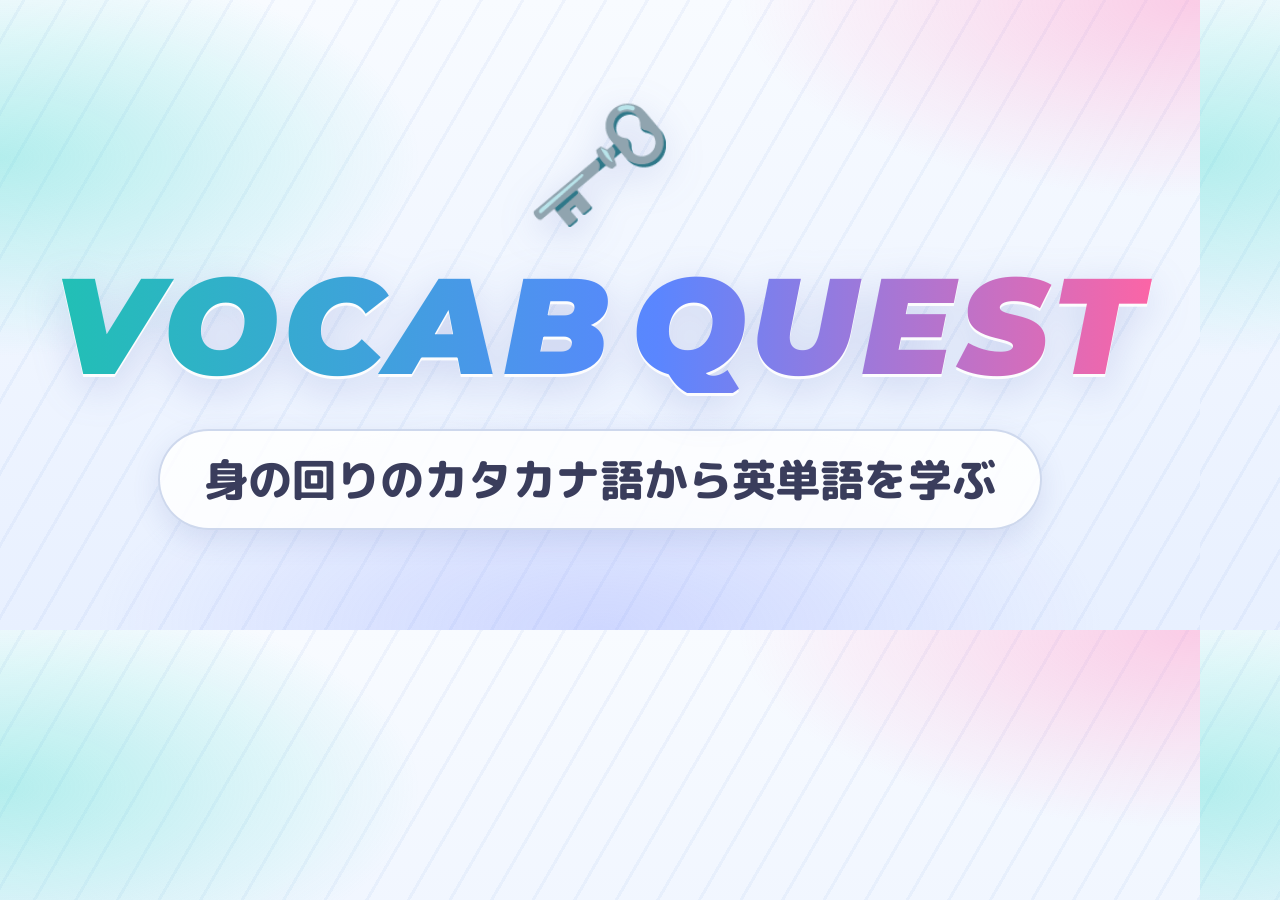
==== scripts/ogp/card.html @ 83a4ee2f "Add OGP meta tags and link card image Link previews (X, LINE, Slack, etc.) now show a 1200x630 card " ====
<!doctype html>
<!-- SNS のリンクカード用画像（icons/ogp.png, 1200×630）の元。render.mjs で PNG にする -->
<html lang="ja">
<head>
<meta charset="utf-8">
<link rel="stylesheet" href="https://fonts.googleapis.com/css2?family=M+PLUS+Rounded+1c:wght@800&family=Montserrat:ital,wght@1,900&display=swap">
<style>
  * { margin: 0; box-sizing: border-box; }
  html, body { width: 1200px; height: 630px; overflow: hidden; }
  body {
    display: flex; flex-direction: column; align-items: center; justify-content: center; gap: 36px;
    font-family: "M PLUS Rounded 1c", sans-serif; color: #3a3d5c;
    background:
      radial-gradient(55% 45% at 100% 0%, rgba(255, 128, 190, .38), transparent 70%),
      radial-gradient(50% 45% at 0% 25%, rgba(64, 220, 205, .36), transparent 70%),
      radial-gradient(60% 50% at 50% 100%, rgba(140, 150, 255, .28), transparent 70%),
      repeating-linear-gradient(-60deg, rgba(110, 150, 220, .08) 0 3px, transparent 3px 36px),
      linear-gradient(180deg, #f8fbff, #e8f0ff);
  }
  .key { font-size: 120px; line-height: 1; filter: drop-shadow(0 10px 18px rgba(90, 110, 190, .25)); }
  .brand {
    font-family: "Montserrat", sans-serif; font-style: italic; font-weight: 900; font-size: 136px;
    letter-spacing: .04em; line-height: 1; padding: 0 .12em;
    background: linear-gradient(90deg, #1fc2b2, #5a86ff 55%, #ff64a4);
    -webkit-background-clip: text; background-clip: text; color: transparent;
    filter: drop-shadow(0 3px 0 rgba(255, 255, 255, .9)) drop-shadow(0 10px 20px rgba(90, 110, 190, .22));
  }
  .brand span { margin-left: .12em; }
  .tagline {
    font-size: 44px; font-weight: 800; padding: 16px 44px; border-radius: 999px;
    background: rgba(255, 255, 255, .85); border: 2px solid rgba(150, 170, 215, .45);
    box-shadow: 0 10px 28px rgba(80, 100, 170, .14);
  }
</style>
</head>
<body>
  <div class="key">🗝️</div>
  <div class="brand">VOCAB<span>QUEST</span></div>
  <div class="tagline">身の回りのカタカナ語から英単語を学ぶ</div>
</body>
</html>
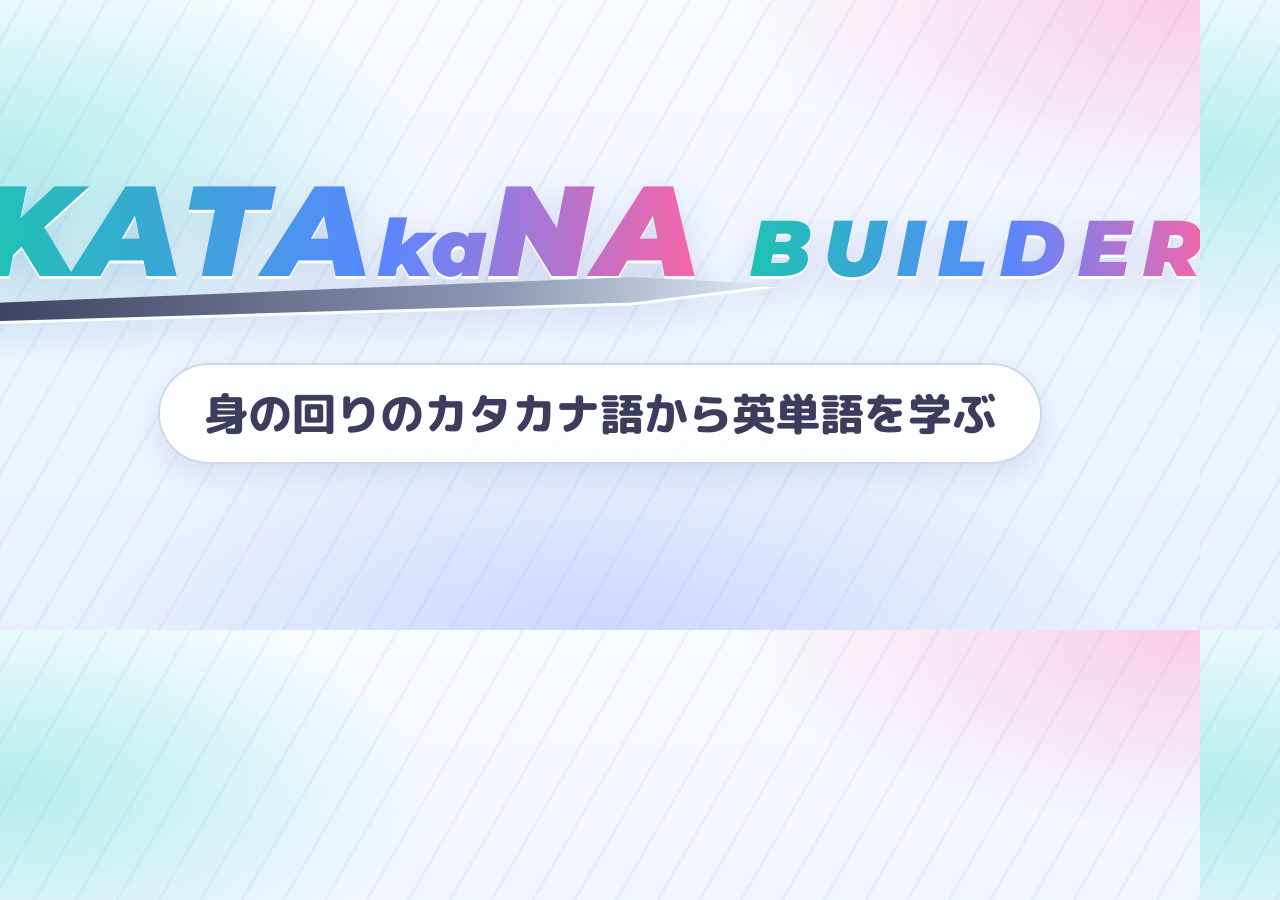
==== commit 4361b11c: "タイトルを KATAkaNA BUILDER に変え、刀らしい見た目にする 大文字だけ読むと KATANA になるよう ka を小さくし、刀身に見立てた線を下に引く。 各テーマで刀身の色を変え、ファビ" ====
--- a/scripts/ogp/card.html
+++ b/scripts/ogp/card.html
@@ -8,7 +8,7 @@
   * { margin: 0; box-sizing: border-box; }
   html, body { width: 1200px; height: 630px; overflow: hidden; }
   body {
-    display: flex; flex-direction: column; align-items: center; justify-content: center; gap: 36px;
+    display: flex; flex-direction: column; align-items: center; justify-content: center; gap: 44px;
     font-family: "M PLUS Rounded 1c", sans-serif; color: #3a3d5c;
     background:
       radial-gradient(55% 45% at 100% 0%, rgba(255, 128, 190, .38), transparent 70%),
@@ -17,15 +17,25 @@
       repeating-linear-gradient(-60deg, rgba(110, 150, 220, .08) 0 3px, transparent 3px 36px),
       linear-gradient(180deg, #f8fbff, #e8f0ff);
   }
-  .key { font-size: 120px; line-height: 1; filter: drop-shadow(0 10px 18px rgba(90, 110, 190, .25)); }
   .brand {
-    font-family: "Montserrat", sans-serif; font-style: italic; font-weight: 900; font-size: 136px;
-    letter-spacing: .04em; line-height: 1; padding: 0 .12em;
-    background: linear-gradient(90deg, #1fc2b2, #5a86ff 55%, #ff64a4);
-    -webkit-background-clip: text; background-clip: text; color: transparent;
+    font-family: "Montserrat", sans-serif; font-style: italic; font-weight: 900; font-size: 128px;
+    letter-spacing: .04em; line-height: 1; padding: 0 .12em .2em;
     filter: drop-shadow(0 3px 0 rgba(255, 255, 255, .9)) drop-shadow(0 10px 20px rgba(90, 110, 190, .22));
   }
-  .brand span { margin-left: .12em; }
+  .brand { display: inline-flex; align-items: baseline; }
+  /* 刀身の線（.blade::after）を出すため、文字のグラデーションは span ごとにかける */
+  .brand > span {
+    padding-right: .08em; background: linear-gradient(90deg, #1fc2b2, #5a86ff 55%, #ff64a4);
+    -webkit-background-clip: text; background-clip: text; color: transparent;
+  }
+  .brand .blade { position: relative; }
+  .brand .blade small { font-size: .62em; letter-spacing: 0; margin: 0 .03em; }
+  .brand .blade::after {
+    content: ""; position: absolute; left: -.1em; right: -.5em; bottom: -.14em; height: .2em;
+    background: linear-gradient(90deg, #3a3d5c, #8b97b3 65%, #e4eaf5);
+    clip-path: polygon(0 15%, 82% 0, 100% 50%, 82% 100%, 0 85%); transform: rotate(-2deg);
+  }
+  .brand .sub { margin-left: .45em; font-size: .62em; letter-spacing: .16em; }
   .tagline {
     font-size: 44px; font-weight: 800; padding: 16px 44px; border-radius: 999px;
     background: rgba(255, 255, 255, .85); border: 2px solid rgba(150, 170, 215, .45);
@@ -34,8 +44,7 @@
 </style>
 </head>
 <body>
-  <div class="key">🗝️</div>
-  <div class="brand">VOCAB<span>QUEST</span></div>
+  <div class="brand" aria-label="KATAkaNA BUILDER"><span class="blade">KATA<small>ka</small>NA</span><span class="sub">BUILDER</span></div>
   <div class="tagline">身の回りのカタカナ語から英単語を学ぶ</div>
 </body>
 </html>
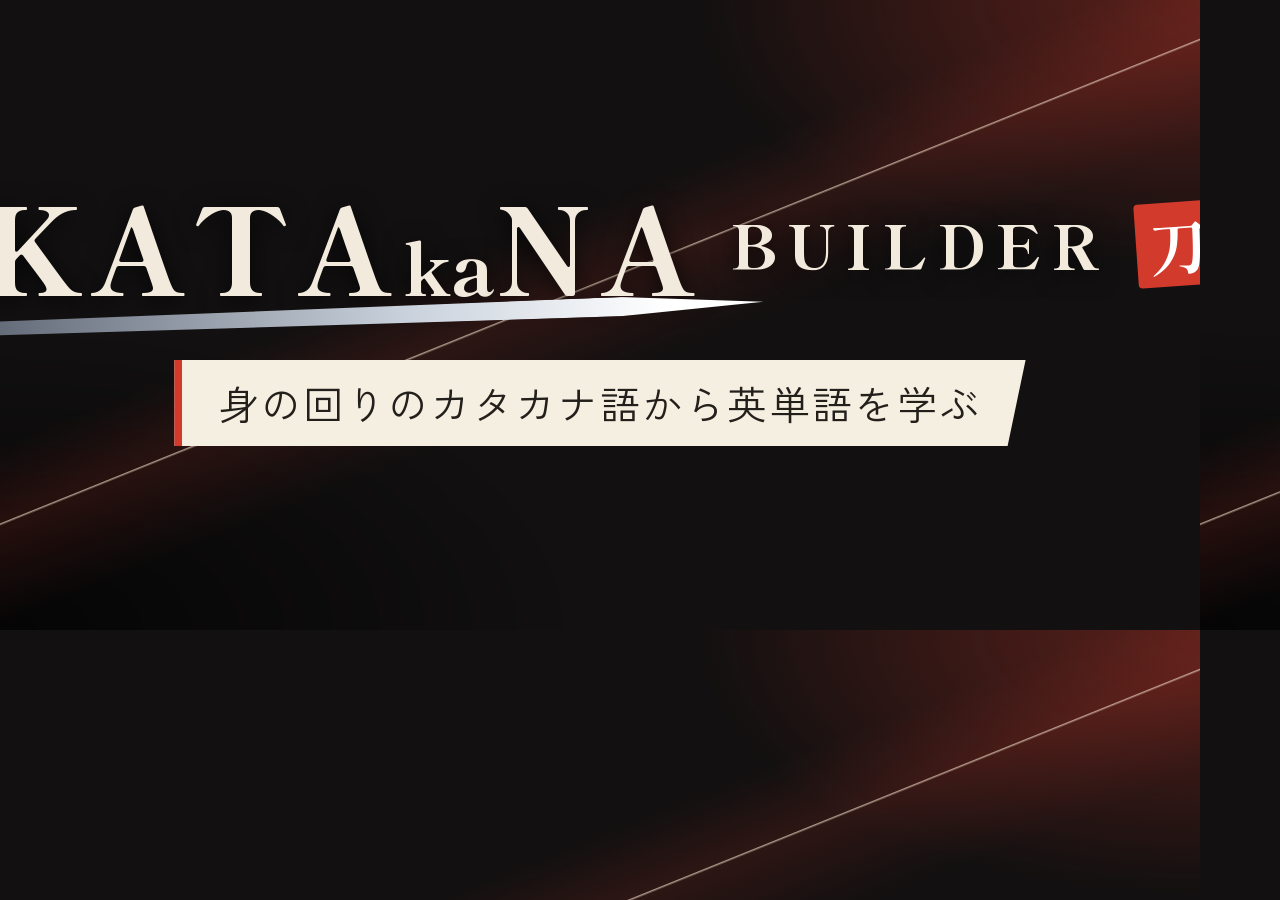
==== commit 868f1695: "既定のテーマを墨と朱の「和」にし、右上に設定ボタンを置く 和テーマを作り直してアプリのシグネチャーにする：墨の地に青海波と斜めの一閃、 和紙のカードの左上を朱で斬り落とし、ボタンは角を斜めに落とす。 " ====
--- a/scripts/ogp/card.html
+++ b/scripts/ogp/card.html
@@ -1,45 +1,42 @@
 <!doctype html>
-<!-- SNS のリンクカード用画像（icons/ogp.png, 1200×630）の元。render.mjs で PNG にする -->
+<!-- SNS のリンクカード用画像（icons/ogp.png, 1200×630）の元。render.mjs で PNG にする。既定のテーマ「和」の見た目 -->
 <html lang="ja">
 <head>
 <meta charset="utf-8">
-<link rel="stylesheet" href="https://fonts.googleapis.com/css2?family=M+PLUS+Rounded+1c:wght@800&family=Montserrat:ital,wght@1,900&display=swap">
+<link rel="stylesheet" href="https://fonts.googleapis.com/css2?family=Shippori+Mincho+B1:wght@800&family=Zen+Kaku+Gothic+New:wght@700&display=swap">
 <style>
   * { margin: 0; box-sizing: border-box; }
   html, body { width: 1200px; height: 630px; overflow: hidden; }
   body {
-    display: flex; flex-direction: column; align-items: center; justify-content: center; gap: 44px;
-    font-family: "M PLUS Rounded 1c", sans-serif; color: #3a3d5c;
+    position: relative; display: flex; flex-direction: column; align-items: center; justify-content: center; gap: 56px;
+    font-family: "Zen Kaku Gothic New", sans-serif; color: #f2ebdd;
     background:
-      radial-gradient(55% 45% at 100% 0%, rgba(255, 128, 190, .38), transparent 70%),
-      radial-gradient(50% 45% at 0% 25%, rgba(64, 220, 205, .36), transparent 70%),
-      radial-gradient(60% 50% at 50% 100%, rgba(140, 150, 255, .28), transparent 70%),
-      repeating-linear-gradient(-60deg, rgba(110, 150, 220, .08) 0 3px, transparent 3px 36px),
-      linear-gradient(180deg, #f8fbff, #e8f0ff);
+      linear-gradient(158deg, transparent calc(47% - 1px), rgba(255, 236, 214, .6) 47%, transparent calc(47% + 2px)),
+      linear-gradient(158deg, transparent 40%, rgba(210, 58, 44, .14) 47%, transparent 56%),
+      radial-gradient(60% 60% at 100% 0%, rgba(210, 58, 44, .38), transparent 70%),
+      radial-gradient(70% 70% at 0% 100%, rgba(0, 0, 0, .7), transparent 70%),
+      #121010;
   }
   .brand {
-    font-family: "Montserrat", sans-serif; font-style: italic; font-weight: 900; font-size: 128px;
-    letter-spacing: .04em; line-height: 1; padding: 0 .12em .2em;
-    filter: drop-shadow(0 3px 0 rgba(255, 255, 255, .9)) drop-shadow(0 10px 20px rgba(90, 110, 190, .22));
-  }
-  .brand { display: inline-flex; align-items: baseline; }
-  /* 刀身の線（.blade::after）を出すため、文字のグラデーションは span ごとにかける */
-  .brand > span {
-    padding-right: .08em; background: linear-gradient(90deg, #1fc2b2, #5a86ff 55%, #ff64a4);
-    -webkit-background-clip: text; background-clip: text; color: transparent;
+    display: inline-flex; align-items: center; font-family: "Shippori Mincho B1", serif; font-weight: 800; font-size: 120px;
+    letter-spacing: .06em; line-height: 1; text-shadow: 0 4px 24px rgba(0, 0, 0, .7);
   }
   .brand .blade { position: relative; }
   .brand .blade small { font-size: .62em; letter-spacing: 0; margin: 0 .03em; }
   .brand .blade::after {
-    content: ""; position: absolute; left: -.1em; right: -.5em; bottom: -.14em; height: .2em;
-    background: linear-gradient(90deg, #3a3d5c, #8b97b3 65%, #e4eaf5);
+    content: ""; position: absolute; left: -.1em; right: -.5em; bottom: -.18em; height: .16em;
+    background: linear-gradient(90deg, #5d6573, #c9d1dc 55%, #fff 88%, #fff);
     clip-path: polygon(0 15%, 82% 0, 100% 50%, 82% 100%, 0 85%); transform: rotate(-2deg);
+    filter: drop-shadow(0 0 8px rgba(255, 255, 255, .5));
   }
-  .brand .sub { margin-left: .45em; font-size: .62em; letter-spacing: .16em; }
+  .brand .sub { margin-left: .45em; font-size: .5em; letter-spacing: .16em; }
+  .brand::after {
+    content: "刀"; margin-left: .45em; width: 1.4em; height: 1.4em; display: grid; place-items: center; text-shadow: none;
+    font-size: .5em; letter-spacing: 0; color: #fff; background: #d23a2c; border-radius: 4px; transform: rotate(-4deg);
+  }
   .tagline {
-    font-size: 44px; font-weight: 800; padding: 16px 44px; border-radius: 999px;
-    background: rgba(255, 255, 255, .85); border: 2px solid rgba(150, 170, 215, .45);
-    box-shadow: 0 10px 28px rgba(80, 100, 170, .14);
+    font-size: 40px; padding: 14px 44px 14px 36px; color: #231f1b; background: #f5efe2; letter-spacing: .06em;
+    border-left: 8px solid #d23a2c; clip-path: polygon(0 0, 100% 0, calc(100% - 18px) 100%, 0 100%);
   }
 </style>
 </head>
